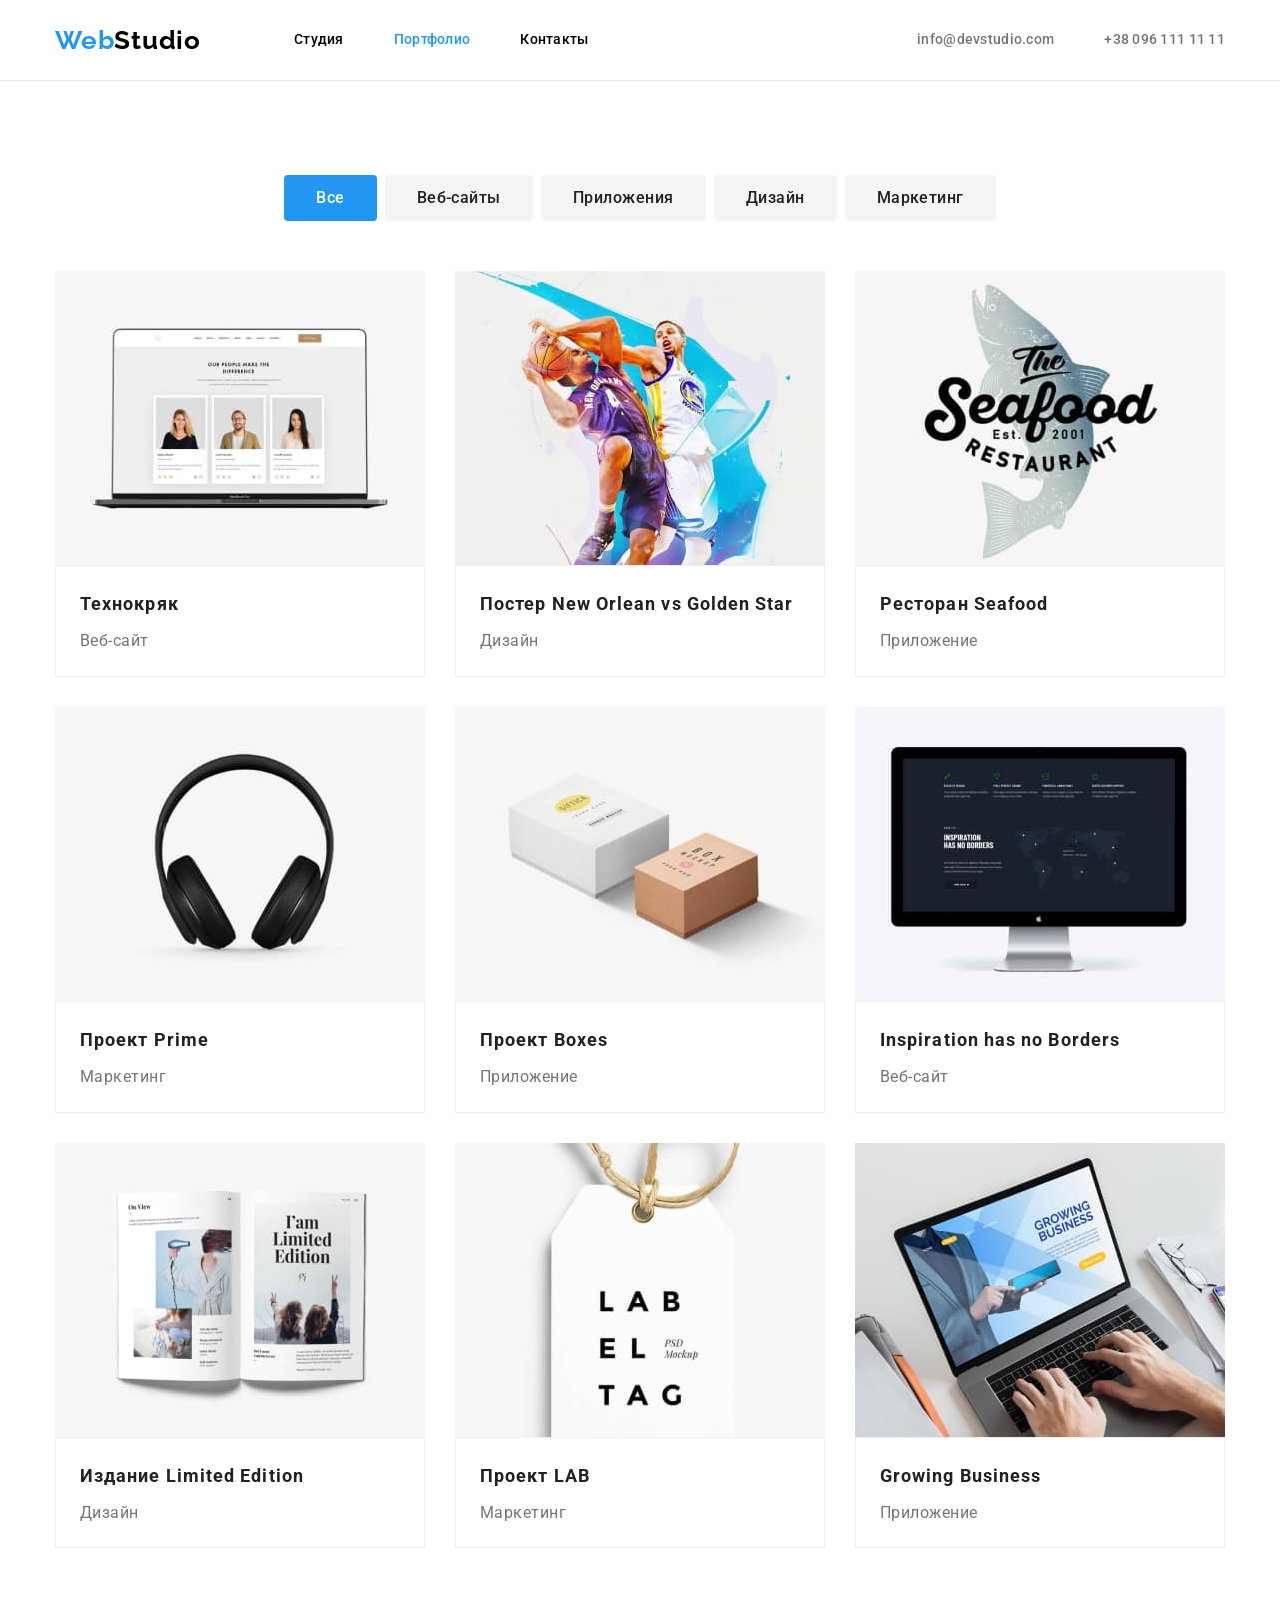
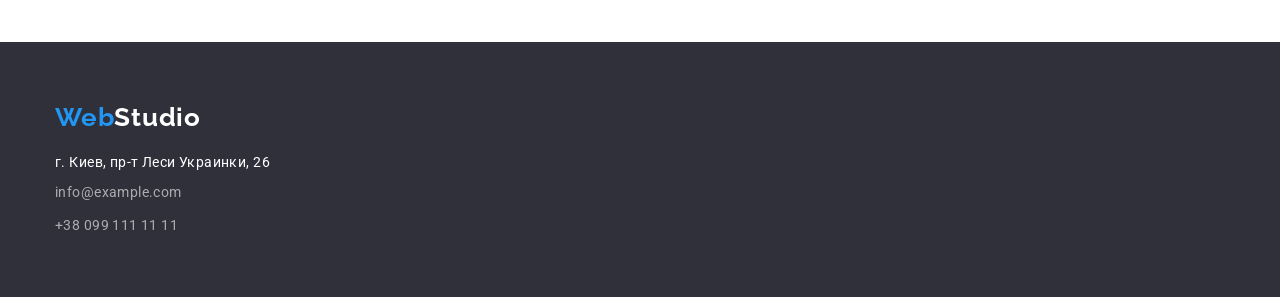
==== portfolio.html @ 7be1dba1 "Добавлены файлы из третьего ДЗ" ====
<!DOCTYPE html>
<html lang="ru">
  <head>
    <meta charset="UTF-8" />
    <meta http-equiv="X-UA-Compatible" content="IE=edge" />
    <meta name="viewport" content="width=device-width, initial-scale=1.0" />
    <link
      href="https://fonts.googleapis.com/css2?family=Raleway:wght@700&family=Roboto:wght@400;500;700;900&display=swap"
      rel="stylesheet"
    />
    <link
      rel="stylesheet"
      href="https://cdnjs.cloudflare.com/ajax/libs/modern-normalize/1.1.0/modern-normalize.min.css"
      integrity="sha512-wpPYUAdjBVSE4KJnH1VR1HeZfpl1ub8YT/NKx4PuQ5NmX2tKuGu6U/JRp5y+Y8XG2tV+wKQpNHVUX03MfMFn9Q=="
      crossorigin="anonymous"
      referrerpolicy="no-referrer"
    />
    <link rel="stylesheet" href="./css/styles.css" />
    <title>Портфолио</title>
  </head>
  <body>
    <!-- Шапка сайта -->
    <header class="header">
      <div class="container nav">
        <nav class="header-nav nav">
          <a href="./index.html" class="logo link"
            >Web<span class="logo-header">Studio</span></a
          >
          <ul class="header-list list">
            <li class="header-item">
              <a href="./index.html" class="header-link link">Студия</a>
            </li>
            <li class="header-item">
              <a href="./portfolio.html" class="header-link link current"
                >Портфолио</a
              >
            </li>
            <li class="header-item">
              <a href="" class="header-link link">Контакты</a>
            </li>
          </ul>
        </nav>
        <ul class="contact-list list">
          <li class="header-item">
            <a class="contact-link link" href="mailto:info@devstudio.com"
              >info@devstudio.com</a
            >
          </li>
          <li class="header-item">
            <a class="contact-link link" href="tel:+380961111111"
              >+38 096 111 11 11</a
            >
          </li>
        </ul>
      </div>
    </header>

    <!-- Основная часть сайта -->
    <main>
      <section class="portfolio-main section">
        <div class="container">
          <h1 class="visually-hidden">Портфолио</h1>
          <ul class="portfolio-btns list">
            <li class="portfolio-btn-item">
              <button type="button" class="portfolio-btn btn btn-current">
                Все
              </button>
            </li>
            <li class="portfolio-btn-item">
              <button type="button" class="portfolio-btn btn">Веб-сайты</button>
            </li>
            <li class="portfolio-btn-item">
              <button type="button" class="portfolio-btn btn">
                Приложения
              </button>
            </li>
            <li class="portfolio-btn-item">
              <button type="button" class="portfolio-btn btn">Дизайн</button>
            </li>
            <li class="portfolio-btn-item">
              <button type="button" class="portfolio-btn btn">Маркетинг</button>
            </li>
          </ul>
          <ul class="portfolio-list list">
            <li class="portfolio-item">
              <a href="" class="portfolio-link link">
                <img
                  src="./images/project1.jpg"
                  alt="Веб-сайт Технокряк"
                  width="370"
                  height="294"
                  class="image"
                />
                <div class="card-text">
                  <h2 class="portfolio-title">Технокряк</h2>
                  <p class="portfolio-text">Веб-сайт</p>
                </div>
              </a>
            </li>
            <li class="portfolio-item">
              <a href="" class="portfolio-link link">
                <img
                  src="./images/project2.jpg"
                  alt="Постер Новый Орлеан"
                  width="370"
                  height="294"
                  class="image"
                />
                <div class="card-text">
                  <h2 class="portfolio-title">
                    Постер <span lang="en">New Orlean vs Golden Star</span>
                  </h2>
                  <p class="portfolio-text">Дизайн</p>
                </div>
              </a>
            </li>
            <li class="portfolio-item">
              <a href="" class="portfolio-link link"
                ><img
                  src="./images/project3.jpg"
                  alt="Приложение Ресторана Сифуд"
                  width="370"
                  height="294"
                  class="image"
                />
                <div class="card-text">
                  <h2 class="portfolio-title">
                    Ресторан <span lang="en">Seafood</span>
                  </h2>
                  <p class="portfolio-text">Приложение</p>
                </div>
              </a>
            </li>
            <li class="portfolio-item">
              <a href="" class="portfolio-link link">
                <img
                  src="./images/project4.jpg"
                  alt="Маркетинг Проект Прайм"
                  width="370"
                  height="294"
                  class="image"
                />
                <div class="card-text">
                  <h2 class="portfolio-title">
                    Проект <span lang="en">Prime</span>
                  </h2>
                  <p class="portfolio-text">Маркетинг</p>
                </div>
              </a>
            </li>
            <li class="portfolio-item">
              <a href="" class="portfolio-link link">
                <img
                  src="./images/project5.jpg"
                  alt="Приложение Боксес"
                  width="370"
                  height="294"
                  class="image"
                />
                <div class="card-text">
                  <h2 class="portfolio-title">
                    Проект <span lang="en">Boxes</span>
                  </h2>
                  <p class="portfolio-text">Приложение</p>
                </div>
              </a>
            </li>
            <li class="portfolio-item">
              <a href="" class="portfolio-link link">
                <img
                  src="./images/project6.jpg"
                  alt="Веб-сайт Инспирейшен хэс но Бордерс"
                  width="370"
                  height="294"
                  class="image"
                />
                <div class="card-text">
                  <h2 lang="en" class="portfolio-title">
                    Inspiration has no Borders
                  </h2>
                  <p class="portfolio-text">Веб-сайт</p>
                </div>
              </a>
            </li>
            <li class="portfolio-item">
              <a href="" class="portfolio-link link">
                <img
                  src="./images/project7.jpg"
                  alt="Журнал Лимитед Идишен"
                  width="370"
                  height="294"
                  class="image"
                />
                <div class="card-text">
                  <h2 class="portfolio-title">
                    Издание <span lang="en">Limited Edition</span>
                  </h2>
                  <p class="portfolio-text">Дизайн</p>
                </div>
              </a>
            </li>
            <li class="portfolio-item">
              <a href="" class="portfolio-link link">
                <img
                  src="./images/project8.jpg"
                  alt="Маркетинг проект Лаб"
                  width="370"
                  height="294"
                  class="image"
                />
                <div class="card-text">
                  <h2 class="portfolio-title">
                    Проект <span lang="en">LAB</span>
                  </h2>
                  <p class="portfolio-text">Маркетинг</p>
                </div>
              </a>
            </li>
            <li class="portfolio-item">
              <a href="" class="portfolio-link link"
                ><img
                  src="./images/project9.jpg"
                  alt="Приложение Гроуинг Бизнес"
                  width="370"
                  height="294"
                  class="image"
                />
                <div class="card-text">
                  <h2 lang="en" class="portfolio-title">Growing Business</h2>
                  <p class="portfolio-text">Приложение</p>
                </div>
              </a>
            </li>
          </ul>
        </div>
      </section>
    </main>
    <!-- Подвал сайта -->
    <footer class="footer">
      <div class="container">
        <a href="./index.html" class="logo link"
          >Web<span class="logo-footer">Studio</span></a
        >
        <address class="footer-address">
          <ul class="address-list list">
            <li class="address-item">
              <a
                href="https://goo.gl/maps/TXbuBhdWPS78tGni8"
                target="_blank"
                rel="noreferrer noopener"
                class="address-link link"
              >
                г. Киев, пр-т Леси Украинки, 26
              </a>
            </li>
            <li class="address-item">
              <a
                href="mailto:info@example.com"
                class="address-contact-link link"
                >info@example.com</a
              >
            </li>
            <li class="address-item">
              <a href="tel:+380991111111" class="address-contact-link link"
                >+38 099 111 11 11</a
              >
            </li>
          </ul>
        </address>
      </div>
    </footer>
  </body>
</html>
---- css/styles.css ----
:root {
  --main-title-color: #212121;
  --accent-color: #2196f3;
  --logo-header-color: #000000;
  --main-text-color: #757575;
  --hero-title-color: #ffffff;
  --hero-section-bgc: #2f303a;
  --team-section-bgc: #f5f4fa;
  --footer-bgc: #2f303a;
  --logo-footer-color: #ffffff;
  --team-card-bg-color: #ffffff;
}

/* Утилиты */
body {
  font-family: Roboto, sans-serif;
  color: var(--main-color-title);
}

address {
  font-style: normal;
}

h1,
h2,
h3,
h4,
h5,
h6,
p {
  margin: 0;
}

ul,
ol {
  margin: 0;
  padding-left: 0;
}

img {
  display: block;
}

.container {
  width: 1200px;
  padding-left: 15px;
  padding-right: 15px;
  margin: 0 auto;
}

.section {
  padding-top: 94px;
  padding-bottom: 94px;
}

.link {
  text-decoration: none;
}

.list {
  list-style: none;
}

.btn {
  cursor: pointer;
}

/* Header */

.header {
  border-bottom: 1px solid #ececec;
}

.nav {
  display: flex;
  align-items: center;
}

.logo {
  color: var(--accent-color);
  font-family: Raleway, sans-serif;
  font-weight: 700;
  font-size: 26px;
  line-height: 1.19;
  letter-spacing: 0.03em;
}

.logo-header {
  color: var(--logo-header-color);
}

.header-list {
  display: flex;
  margin-left: 93px;
}

.header-item:not(:last-child) {
  margin-right: 50px;
}

.header-link {
  display: block;
  padding-bottom: 32px;
  padding-top: 32px;

  font-weight: 500;
  font-size: 14px;
  line-height: 1.14;
  letter-spacing: 0.02em;
  color: var(--main-color-title);
}

.header-link.current {
  color: var(--accent-color);
}

.header-link:hover,
.header-link:focus {
  color: var(--accent-color);
}

.contact-list {
  display: flex;
  margin-left: auto;
}

.contact-link {
  display: block;
  padding-bottom: 32px;
  padding-top: 32px;

  color: var(--main-text-color);
  font-weight: 500;
  font-size: 14px;
  line-height: 1.14;
  letter-spacing: 0.02em;
}

.contact-link:hover,
.contact-link:focus {
  color: var(--accent-color);
}

/* Hero */

.hero {
  padding-top: 200px;
  padding-bottom: 200px;
  text-align: center;
  background-color: var(--hero-section-bgc);
}

.hero-title {
  margin-bottom: 30px;
  font-weight: 900;
  font-size: 44px;
  line-height: 1.36;
  letter-spacing: 0.06em;
  text-transform: uppercase;
  color: var(--hero-title-color);
}

.hero-btn {
  display: inline-block;
  border: 1px solid transparent;
  border-radius: 4px;
  padding: 10px 32px;
  min-width: 200px;

  font-family: inherit;
  font-weight: 700;
  font-size: 16px;
  line-height: 1.875;
  letter-spacing: 0.06em;
  color: var(--hero-title-color);
  background-color: var(--accent-color);
}

.hero-btn:hover {
  color: var(--hero-title-color);
  background-color: #248be0;
}

/* Features */

.visually-hidden {
  position: absolute;
  width: 1px;
  height: 1px;
  margin: -1px;
  border: 0;
  padding: 0;

  white-space: nowrap;
  clip-path: inset(100%);
  clip: rect(0 0 0 0);
  overflow: hidden;
}
.features-list {
  display: flex;
  flex-wrap: wrap;
}

.features-item {
  width: 270px;
}

.features-item:not(:last-child) {
  margin-right: 30px;
}

.features-item-title {
  font-size: 14px;
  line-height: 1.14;
  letter-spacing: 0.03em;
  text-transform: uppercase;
  color: var(--main-title-color);
  margin-bottom: 10px;
}

.features-text {
  font-size: 14px;
  line-height: 1.71;
  letter-spacing: 0.03em;
  color: var(--main-text-color);
}

/* About */
.about {
  padding-top: 0;
}

.about-title {
  margin-bottom: 50px;

  font-size: 36px;
  line-height: 1.17;
  text-align: center;
  letter-spacing: 0.03em;
  color: var(--main-title-color);
}

.about-list {
  display: flex;
  flex-wrap: wrap;
}

.about-item {
  width: calc((100% - 60px) / 3);
  margin-right: 30px;
}

.about-item:nth-child(3n) {
  margin-right: 0;
}

/* Team */

.team {
  background-color: var(--team-section-bgc);
}

.team-header {
  margin-bottom: 50px;

  font-size: 36px;
  line-height: 1.17;
  text-align: center;
  letter-spacing: 0.03em;
  color: var(--main-title-color);
}

.team-list {
  display: flex;
  flex-wrap: wrap;
}

.team-item {
  width: calc((100% - 90px) / 4);
  margin-right: 30px;
  box-shadow: 0px 1px 3px rgb(0 0 0 / 12%), 0px 1px 1px rgb(0 0 0 / 14%),
    0px 2px 1px rgb(0 0 0 / 20%);
  border-radius: 0px 0px 4px 4px;
}

.team-item:nth-child(4n) {
  margin-right: 0;
}
.image {
  display: block;
  max-width: 100%;
}
.team-card {
  margin: 0;
  padding: 30px;
  text-align: center;
  background-color: var(--team-card-bg-color);
}

.team-title {
  margin-bottom: 10px;
  font-weight: 500;
  font-size: 16px;
  line-height: 1.19;
  text-align: center;
  letter-spacing: 0.03em;
  color: var(--main-title-color);
}

.team-text {
  font-size: 16px;
  line-height: 1.19;
  text-align: center;
  letter-spacing: 0.03em;
  color: var(--main-text-color);
}

/* Footer */

.footer {
  background-color: var(--footer-bgc);
  padding-top: 60px;
  padding-bottom: 60px;
}

.logo-footer {
  color: var(--logo-footer-color);
}

.container > .logo {
  display: block;
  margin-bottom: 20px;
}

.address-item .address-link {
  margin-bottom: 9px;
  font-size: 14px;
  line-height: 1.71px;
  letter-spacing: 0.03em;
  color: var(--hero-title-color);
}

.address-item:nth-child(3n) {
  margin-bottom: 0;
}

.address-link:hover,
.address-link:focus {
  color: var(--accent-color);
}

.address-contact-link {
  margin-bottom: 9px;
  font-size: 14px;
  line-height: 1.71;
  letter-spacing: 0.03em;
  color: rgba(255, 255, 255, 0.6);
}

.address-contact-link:hover,
.address-contact-link:focus {
  color: var(--accent-color);
}

.address-item {
  margin-bottom: 9px;
}

/* Portfolio Page */

.portfolio-btns {
  display: flex;
  justify-content: center;
  margin-bottom: 50px;
}

.portfolio-list {
  display: flex;
  flex-wrap: wrap;
}

.portfolio-item {
  width: calc((100% - 60px) / 3);
  margin-right: 30px;
  margin-bottom: 30px;
}

.portfolio-item:nth-child(3n) {
  margin-right: 0;
}

.portfolio-item:nth-last-child(-n + 3) {
  margin-bottom: 0;
}

.portfolio-btn-item {
  border-radius: 4px;
}

.portfolio-btn-item:not(:last-child) {
  margin-right: 8px;
}

.portfolio-btn {
  display: inline-block;
  border: none;
  padding: 10px 32px;
  min-width: 73px;
  border-radius: 4px;

  font-family: inherit;
  font-weight: 500;
  font-size: 16px;
  line-height: 1.63;
  text-align: center;
  letter-spacing: 0.03em;
  color: #212121;
  background-color: #f5f4f2;
}

.portfolio-btn:hover,
.portfolio-btn:focus {
  color: var(--hero-title-color);
  background-color: var(--accent-color);
}

.card-text {
  padding: 20px 24px;
  border: 1px solid #eeeeee;
}
.portfolio-title {
  margin-bottom: 4px;
  font-size: 18px;
  line-height: 2;
  letter-spacing: 0.06em;
  color: var(--main-title-color);
}

.portfolio-text {
  font-size: 16px;
  line-height: 1.86;
  letter-spacing: 0.03em;
  color: var(--main-text-color);
}

.btn-current {
  color: var(--hero-title-color);
  background-color: var(--accent-color);
}
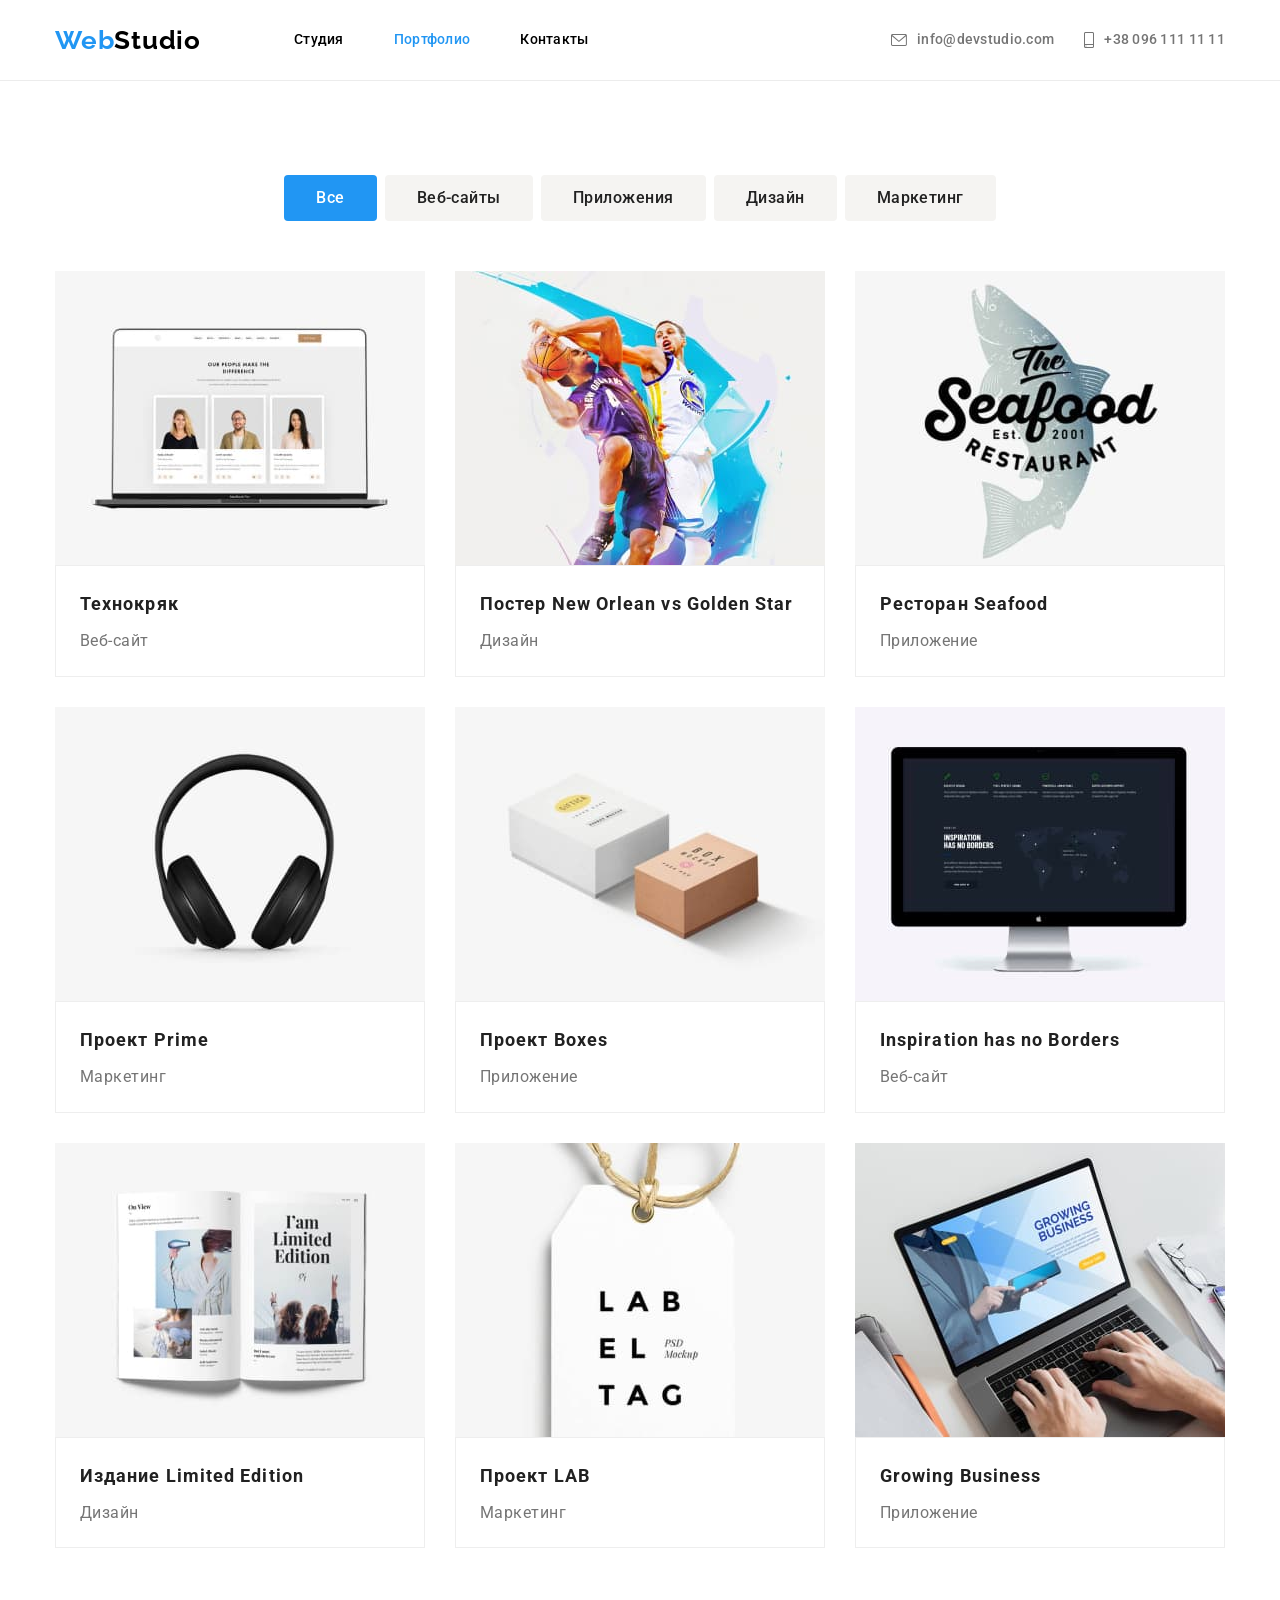
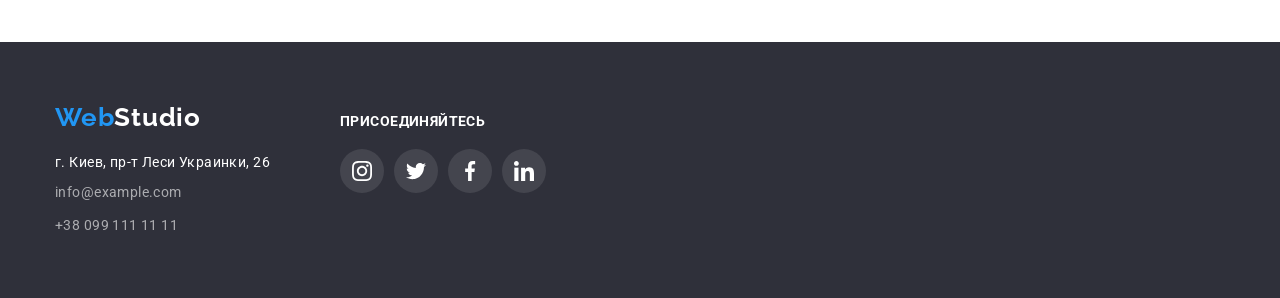
==== commit dca6dcf7: "Добавлены декоративные элементы" ====
--- a/portfolio.html
+++ b/portfolio.html
@@ -41,20 +41,25 @@
           </ul>
         </nav>
         <ul class="contact-list list">
-          <li class="header-item">
-            <a class="contact-link link" href="mailto:info@devstudio.com"
-              >info@devstudio.com</a
-            >
+          <li class="contact-item">
+            <a href="mailto:info@devstudio.com" class="contact-link link">
+              <svg class="contact-icon" width="16" height="12">
+                <use href="./images/symbol-defs.svg#icon-mail"></use>
+              </svg>
+              info@devstudio.com
+            </a>
           </li>
-          <li class="header-item">
-            <a class="contact-link link" href="tel:+380961111111"
-              >+38 096 111 11 11</a
-            >
+          <li class="contact-item">
+            <a href="tel:+380961111111" class="contact-link link">
+              <svg class="contact-icon" width="10" height="16">
+                <use href="./images/symbol-defs.svg#icon-smartphone"></use>
+              </svg>
+              +38 096 111 11 11
+            </a>
           </li>
         </ul>
       </div>
     </header>
-
     <!-- Основная часть сайта -->
     <main>
       <section class="portfolio-main section">
@@ -237,36 +242,70 @@
     </main>
     <!-- Подвал сайта -->
     <footer class="footer">
-      <div class="container">
-        <a href="./index.html" class="logo link"
-          >Web<span class="logo-footer">Studio</span></a
-        >
-        <address class="footer-address">
-          <ul class="address-list list">
-            <li class="address-item">
-              <a
-                href="https://goo.gl/maps/TXbuBhdWPS78tGni8"
-                target="_blank"
-                rel="noreferrer noopener"
-                class="address-link link"
-              >
-                г. Киев, пр-т Леси Украинки, 26
-              </a>
-            </li>
-            <li class="address-item">
-              <a
-                href="mailto:info@example.com"
-                class="address-contact-link link"
-                >info@example.com</a
-              >
-            </li>
-            <li class="address-item">
-              <a href="tel:+380991111111" class="address-contact-link link"
-                >+38 099 111 11 11</a
-              >
+      <div class="container blocks">
+        <div class="footer-contacts">
+          <a href="./index.html" class="logo link"
+            >Web<span class="logo-footer">Studio</span></a
+          >
+          <address class="footer-address">
+            <ul class="address-list list">
+              <li class="address-item">
+                <a
+                  href="https://goo.gl/maps/TXbuBhdWPS78tGni8"
+                  target="_blank"
+                  rel="noreferrer noopener"
+                  class="address-link link"
+                >
+                  г. Киев, пр-т Леси Украинки, 26
+                </a>
+              </li>
+              <li class="address-item">
+                <a
+                  href="mailto:info@example.com"
+                  class="address-contact-link link"
+                  >info@example.com</a
+                >
+              </li>
+              <li class="address-item">
+                <a href="tel:+380991111111" class="address-contact-link link"
+                  >+38 099 111 11 11</a
+                >
+              </li>
+            </ul>
+          </address>
+        </div>
+        <div class="footer-social">
+          <h2 class="footer-social-title">Присоединяйтесь</h2>
+          <ul class="soc-list list">
+            <li class="soc-item">
+              <a href="Instagram.com" class="soc-link">
+                <svg class="soc-icon" width="20" height="20">
+                  <use
+                    href="./images/symbol-defs.svg#icon-instagram"
+                  ></use></svg
+              ></a>
+            </li>
+            <li class="soc-item">
+              <a href="Twitter.com" class="soc-link">
+                <svg class="soc-icon" width="20" height="20">
+                  <use href="./images/symbol-defs.svg#icon-twitter"></use></svg
+              ></a>
+            </li>
+            <li class="soc-item">
+              <a href="Facebook.com" class="soc-link">
+                <svg class="soc-icon" width="20" height="20">
+                  <use href="./images/symbol-defs.svg#icon-facebook"></use></svg
+              ></a>
+            </li>
+            <li class="soc-item">
+              <a href="Linkedin.com/" class="soc-link">
+                <svg class="soc-icon" width="20" height="20">
+                  <use href="./images/symbol-defs.svg#icon-linkedin"></use>
+                </svg>
+              </a>
             </li>
           </ul>
-        </address>
+        </div>
       </div>
     </footer>
   </body>
--- a/css/styles.css
+++ b/css/styles.css
@@ -9,6 +9,7 @@
   --footer-bgc: #2f303a;
   --logo-footer-color: #ffffff;
   --team-card-bg-color: #ffffff;
+  --team-soc-icon-color: #afb1b8;
 }
 
 /* Утилиты */
@@ -124,8 +125,14 @@
   margin-left: auto;
 }
 
+.contact-item:not(:last-child) {
+  margin-right: 30px;
+}
+
 .contact-link {
-  display: block;
+  display: inline-flex;
+  align-items: center;
+  justify-content: center;
   padding-bottom: 32px;
   padding-top: 32px;
 
@@ -134,6 +141,11 @@
   font-size: 14px;
   line-height: 1.14;
   letter-spacing: 0.02em;
+}
+
+.contact-icon {
+  margin-right: 10px;
+  fill: currentColor;
 }
 
 .contact-link:hover,
@@ -148,6 +160,16 @@
   padding-bottom: 200px;
   text-align: center;
   background-color: var(--hero-section-bgc);
+  background-image: linear-gradient(
+      to right,
+      rgba(47, 48, 58, 0.4),
+      rgba(47, 48, 58, 0.4)
+    ),
+    url(../images/hero.jpg);
+  max-width: 1600px;
+  background-repeat: no-repeat;
+  background-position: center;
+  background-size: cover;
 }
 
 .hero-title {
@@ -196,6 +218,7 @@
   clip: rect(0 0 0 0);
   overflow: hidden;
 }
+
 .features-list {
   display: flex;
   flex-wrap: wrap;
@@ -207,6 +230,18 @@
 
 .features-item:not(:last-child) {
   margin-right: 30px;
+}
+
+.features-pic {
+  display: flex;
+  justify-content: center;
+  align-items: center;
+  width: 270px;
+  height: 120px;
+  margin-bottom: 30px;
+
+  background: var(--team-section-bgc);
+  border-radius: 4px;
 }
 
 .features-item-title {
@@ -260,7 +295,7 @@
   background-color: var(--team-section-bgc);
 }
 
-.team-header {
+.team-title {
   margin-bottom: 50px;
 
   font-size: 36px;
@@ -297,22 +332,88 @@
   background-color: var(--team-card-bg-color);
 }
 
-.team-title {
+.team-card-title {
   margin-bottom: 10px;
   font-weight: 500;
   font-size: 16px;
   line-height: 1.19;
   text-align: center;
   letter-spacing: 0.03em;
+
   color: var(--main-title-color);
 }
 
-.team-text {
+.team-card-text {
+  margin-bottom: 16px;
+
   font-size: 16px;
   line-height: 1.19;
   text-align: center;
   letter-spacing: 0.03em;
   color: var(--main-text-color);
+}
+
+.team-soc-list {
+  display: flex;
+  justify-content: center;
+}
+
+.team-soc-item:not(:last-child) {
+  margin-right: 10px;
+}
+
+.team-soc-link {
+  display: flex;
+  justify-content: center;
+  align-items: center;
+  width: 44px;
+  height: 44px;
+  border-radius: 50%;
+  align-items: center;
+  fill: var(--team-soc-icon-color);
+}
+
+.team-soc-link:hover,
+.team-soc-link:focus {
+  background-color: #2196f3;
+  fill: var(--hero-title-color);
+}
+
+/* Clients */
+.clients-title {
+  margin-bottom: 50px;
+
+  font-size: 36px;
+  line-height: 1.17;
+  text-align: center;
+  letter-spacing: 0.03em;
+  color: var(--main-title-color);
+}
+
+.clients-list {
+  display: flex;
+  justify-content: center;
+}
+
+.clients-item:not(:last-child) {
+  margin-right: 30px;
+}
+
+.clients-link {
+  display: flex;
+  justify-content: center;
+  align-items: center;
+  width: 170px;
+  height: 92px;
+  border: 1px solid #afb1b8;
+  border-radius: 4px;
+  fill: var(--team-soc-icon-color);
+}
+
+.clients-link:hover,
+.clients-link:focus {
+  border: 1px solid var(--accent-color);
+  fill: var(--accent-color);
 }
 
 /* Footer */
@@ -327,11 +428,20 @@
   color: var(--logo-footer-color);
 }
 
-.container > .logo {
+.footer-contacts > .logo {
   display: block;
   margin-bottom: 20px;
 }
 
+.container.blocks {
+  display: flex;
+  align-items: baseline;
+}
+
+.footer-contacts {
+  margin-right: 70px;
+}
+
 .address-item .address-link {
   margin-bottom: 9px;
   font-size: 14px;
@@ -340,8 +450,8 @@
   color: var(--hero-title-color);
 }
 
-.address-item:nth-child(3n) {
-  margin-bottom: 0;
+.address-item:not(:last-child) {
+  margin-bottom: 9px;
 }
 
 .address-link:hover,
@@ -362,8 +472,40 @@
   color: var(--accent-color);
 }
 
-.address-item {
-  margin-bottom: 9px;
+.footer-social-title {
+  margin-bottom: 20px;
+
+  font-size: 14px;
+  line-height: 16px;
+  letter-spacing: 0.03em;
+  text-transform: uppercase;
+  color: var(--hero-title-color);
+}
+
+.soc-list {
+  display: flex;
+  justify-content: center;
+}
+
+.soc-item:not(:last-child) {
+  margin-right: 10px;
+}
+
+.soc-link {
+  display: flex;
+  justify-content: center;
+  align-items: center;
+  width: 44px;
+  height: 44px;
+  border-radius: 50%;
+  background-color: rgba(255, 255, 255, 0.1);
+  align-items: center;
+  fill: var(--hero-title-color);
+}
+
+.soc-link:hover,
+.soc-link:focus {
+  background-color: var(--accent-color);
 }
 
 /* Portfolio Page */
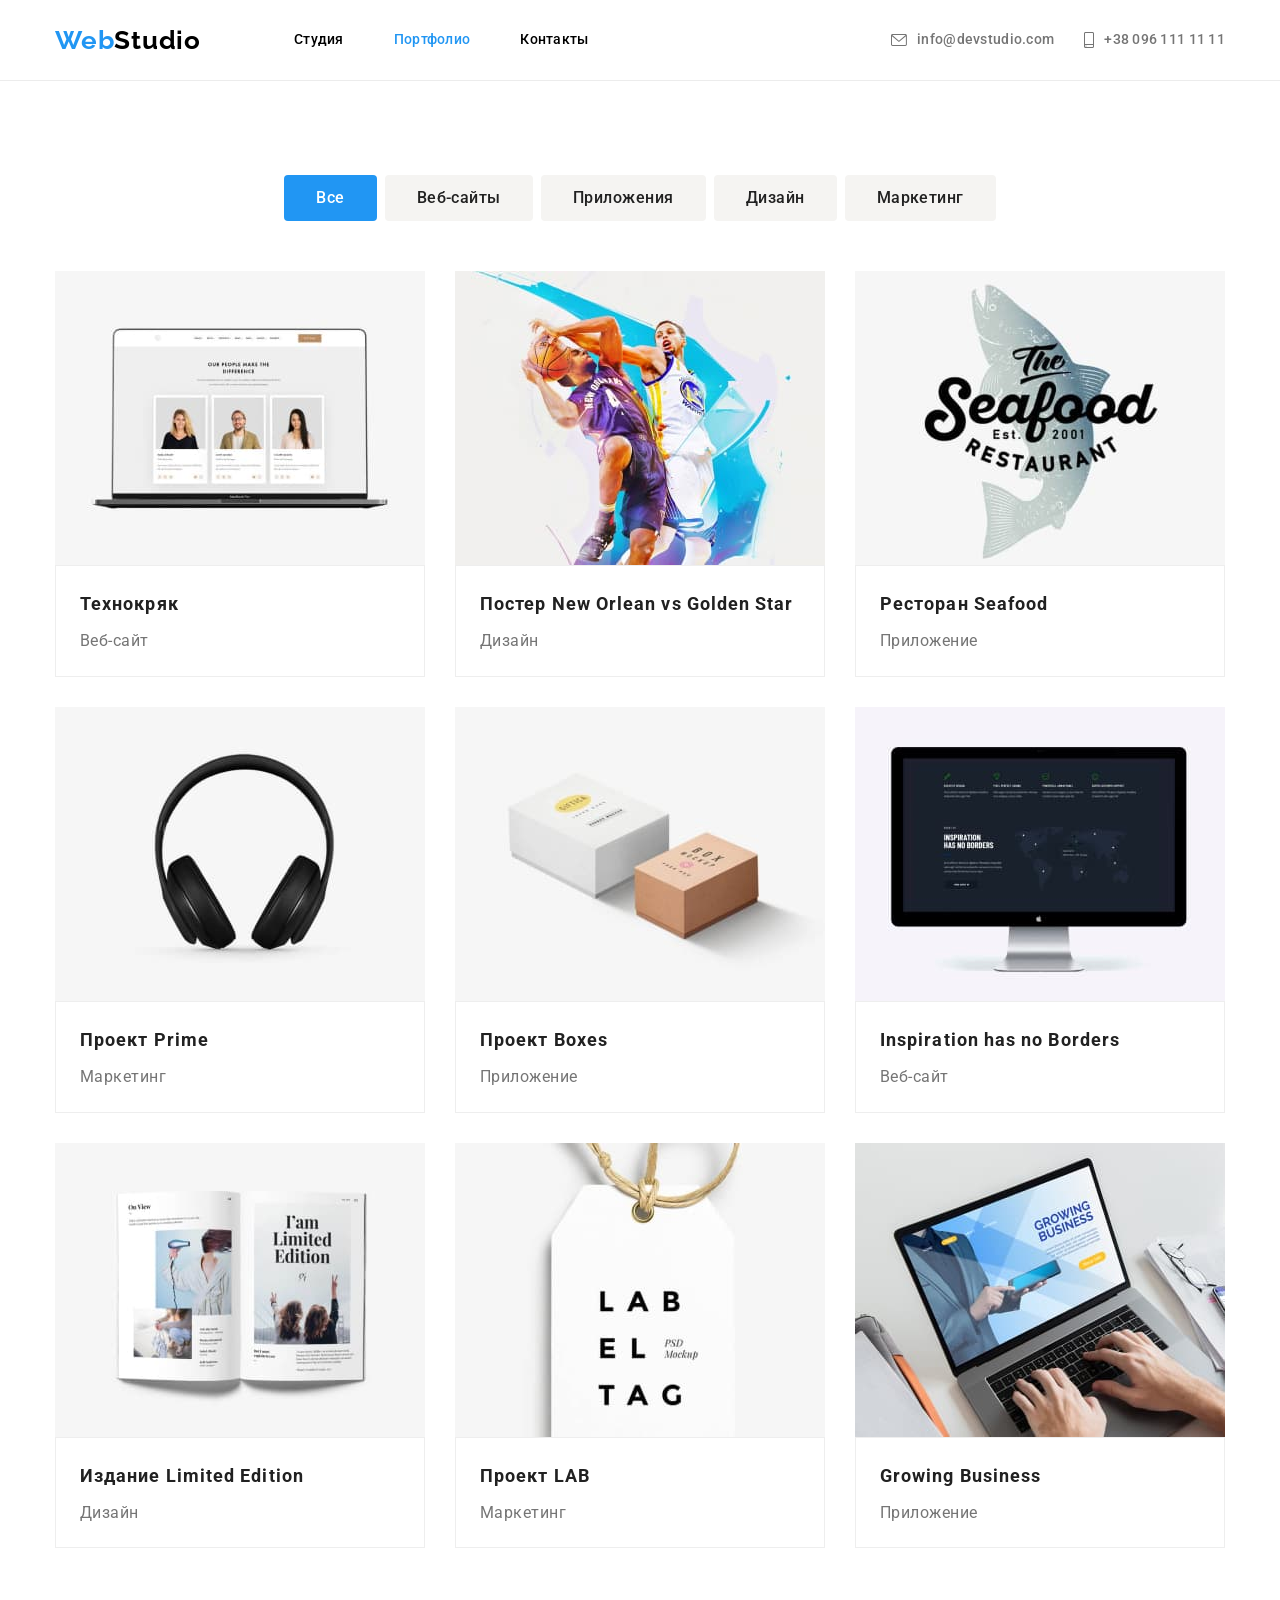
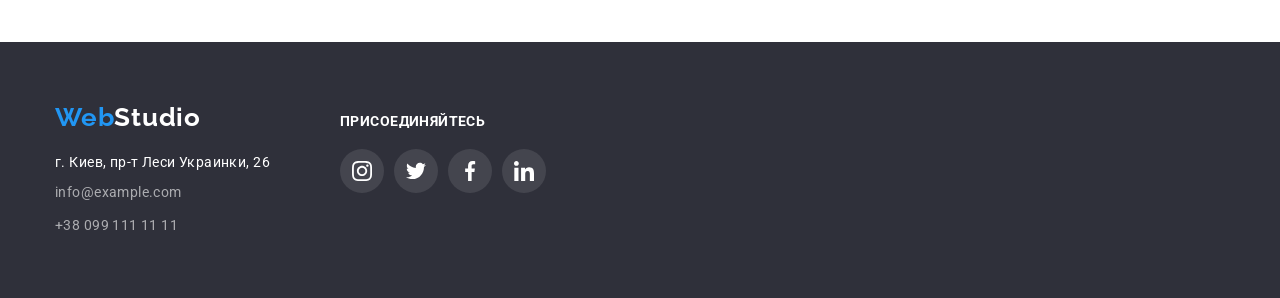
==== commit e0941f95: "Оптимизированы svg файлы" ====
--- a/portfolio.html
+++ b/portfolio.html
@@ -44,7 +44,7 @@
           <li class="contact-item">
             <a href="mailto:info@devstudio.com" class="contact-link link">
               <svg class="contact-icon" width="16" height="12">
-                <use href="./images/symbol-defs.svg#icon-mail"></use>
+                <use href="./images/symbol-defs.svg#icon-envelope"></use>
               </svg>
               info@devstudio.com
             </a>
--- a/css/styles.css
+++ b/css/styles.css
@@ -375,7 +375,7 @@
 
 .team-soc-link:hover,
 .team-soc-link:focus {
-  background-color: #2196f3;
+  background-color: var(--accent-color);
   fill: var(--hero-title-color);
 }
 
@@ -589,3 +589,7 @@
   color: var(--hero-title-color);
   background-color: var(--accent-color);
 }
+
+.portfolio-link {
+  display: block;
+}
